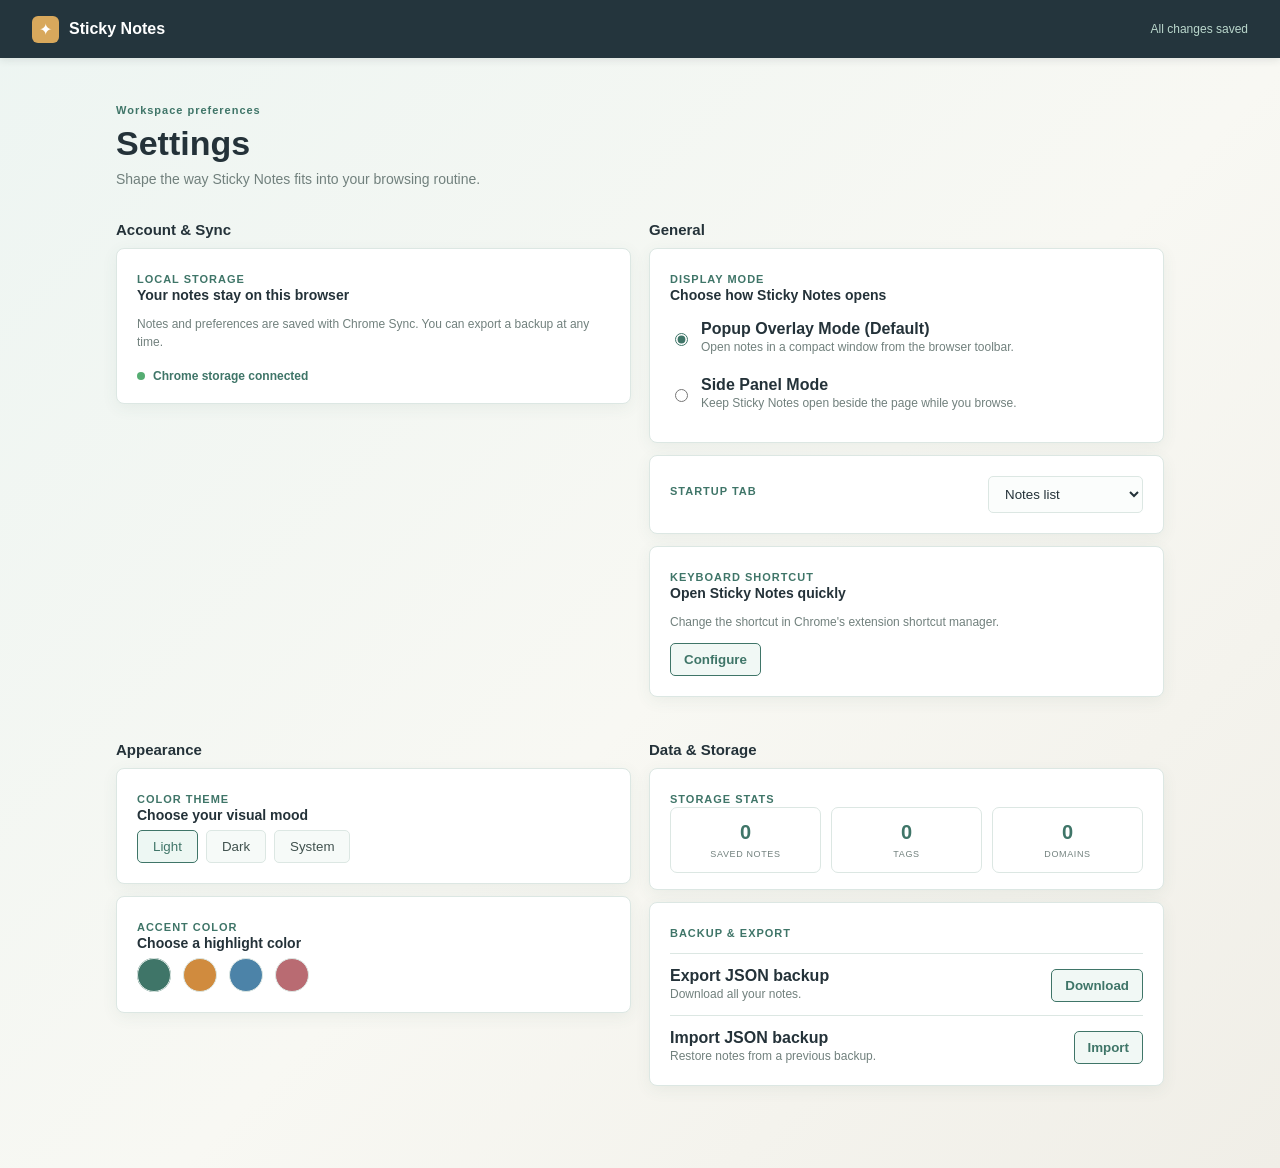
==== settings.html @ 98a831cf "Add note management features and UI improvements Adds dark mode, onboarding FTUE guide, recently del" ====
<!DOCTYPE html>
<html lang="en">
<head>
  <meta charset="UTF-8">
  <meta name="viewport" content="width=device-width, initial-scale=1.0">
  <title>Sticky Notes Settings</title>
  <link rel="stylesheet" href="settings.css">
  <link rel="stylesheet" href="settings-theme.css">
</head>
<body>
  <header class="topbar">
    <div class="brand"><span class="brand-mark">✦</span><strong>Sticky Notes</strong></div>
    <span class="saved-state" id="savedState">All changes saved</span>
  </header>

  <main class="settings-shell">
    <section class="page-heading">
      <p class="eyebrow">Workspace preferences</p>
      <h1>Settings</h1>
      <p>Shape the way Sticky Notes fits into your browsing routine.</p>
    </section>

    <div class="settings-grid">
      <section class="settings-section">
        <h2>Account &amp; Sync</h2>
        <div class="panel account-panel">
          <span class="panel-label">LOCAL STORAGE</span>
          <h3>Your notes stay on this browser</h3>
          <p>Notes and preferences are saved with Chrome Sync. You can export a backup at any time.</p>
          <div class="sync-status"><span class="status-dot"></span><span id="syncStatus">Chrome storage connected</span></div>
        </div>
      </section>

      <section class="settings-section">
        <h2>General</h2>
        <div class="panel">
          <span class="panel-label">DISPLAY MODE</span>
          <h3>Choose how Sticky Notes opens</h3>
          <label class="choice"><input type="radio" name="displayMode" value="popup" checked><span><strong>Popup Overlay Mode (Default)</strong><small>Open notes in a compact window from the browser toolbar.</small></span></label>
          <label class="choice"><input type="radio" name="displayMode" value="sidepanel"><span><strong>Side Panel Mode</strong><small>Keep Sticky Notes open beside the page while you browse.</small></span></label>
        </div>
        <div class="panel compact-panel">
          <label for="startupTab" class="panel-label">STARTUP TAB</label>
          <select id="startupTab"><option value="notes">Notes list</option><option value="new">Create a new note</option></select>
        </div>
        <div class="panel shortcut-panel">
          <div><span class="panel-label">KEYBOARD SHORTCUT</span><h3>Open Sticky Notes quickly</h3><p>Change the shortcut in Chrome's extension shortcut manager.</p></div>
          <button id="shortcutBtn" class="action-btn" type="button">Configure</button>
        </div>
      </section>

      <section class="settings-section">
        <h2>Appearance</h2>
        <div class="panel">
          <span class="panel-label">COLOR THEME</span>
          <h3>Choose your visual mood</h3>
          <div class="theme-options"><button class="theme-option active" data-theme="light">Light</button><button class="theme-option" data-theme="dark">Dark</button><button class="theme-option" data-theme="system">System</button></div>
        </div>
        <div class="panel">
          <span class="panel-label">ACCENT COLOR</span>
          <h3>Choose a highlight color</h3>
          <div class="accent-options"><button class="accent-option active" data-accent="teal" aria-label="Teal"></button><button class="accent-option amber" data-accent="amber" aria-label="Amber"></button><button class="accent-option blue" data-accent="blue" aria-label="Blue"></button><button class="accent-option rose" data-accent="rose" aria-label="Rose"></button></div>
        </div>
      </section>

      <section class="settings-section data-section">
        <h2>Data &amp; Storage</h2>
        <div class="panel stats-panel"><span class="panel-label">STORAGE STATS</span><div class="stats"><div><strong id="noteCount">0</strong><span>SAVED NOTES</span></div><div><strong id="tagCount">0</strong><span>TAGS</span></div><div><strong id="domainCount">0</strong><span>DOMAINS</span></div></div></div>
        <div class="panel backup-panel"><span class="panel-label">BACKUP &amp; EXPORT</span><div class="backup-row"><div><strong>Export JSON backup</strong><small>Download all your notes.</small></div><button id="exportBtn" class="action-btn">Download</button></div><div class="backup-row"><div><strong>Import JSON backup</strong><small>Restore notes from a previous backup.</small></div><button id="importBtn" class="action-btn">Import</button><input id="importInput" type="file" accept="application/json,.json" hidden></div></div>
      </section>
    </div>
  </main>
  <script src="settings.js"></script>
</body>
</html>
---- settings.css ----
:root{font-family:'Trebuchet MS','Segoe UI',sans-serif;color:#243239;background:#eef3f1;--accent:#3f7568;--panel:#fff;--muted:#71807d;--line:#dce7e3}*{box-sizing:border-box}body{margin:0;min-width:760px;background:linear-gradient(135deg,#edf5f2 0%,#f8f8f3 55%,#f0eee7 100%);min-height:100vh}.topbar{height:58px;background:#24353d;color:#fff;display:flex;align-items:center;justify-content:space-between;padding:0 32px;box-shadow:0 2px 8px #1c2b321c}.brand{display:flex;gap:10px;align-items:center;font-size:16px}.brand-mark{background:#d8a85c;color:#fff;border-radius:6px;width:27px;height:27px;display:grid;place-items:center}.saved-state{font-size:12px;color:#bad7cc}.settings-shell{max-width:1120px;margin:0 auto;padding:46px 36px 70px}.page-heading{margin-bottom:34px}.eyebrow,.panel-label{font-size:11px;letter-spacing:.09em;font-weight:700;color:var(--accent);margin:0 0 8px}.page-heading h1{font-size:34px;margin:0 0 8px;color:#243239}.page-heading p:last-child{margin:0;color:var(--muted);font-size:14px}.settings-grid{display:grid;grid-template-columns:1fr 1fr;gap:32px 18px}.settings-section h2{font-size:15px;margin:0 0 10px;color:#243239}.panel{background:var(--panel);border:1px solid var(--line);border-radius:8px;padding:20px;margin-bottom:12px;box-shadow:0 4px 16px #3b665512}.panel h3{font-size:14px;margin:0 0 7px}.panel p,.choice small,.backup-row small{font-size:12px;color:var(--muted);line-height:1.5}.sync-status{display:flex;gap:8px;align-items:center;color:var(--accent);font-size:12px;font-weight:700;margin-top:18px}.status-dot{width:8px;height:8px;background:#55ad72;border-radius:50%}.choice{display:flex;gap:10px;padding:10px 0;cursor:pointer}.choice input{accent-color:var(--accent);margin-top:3px}.choice strong,.choice small{display:block}.compact-panel{display:flex;align-items:center;justify-content:space-between;gap:15px}.compact-panel select{padding:9px 12px;border:1px solid var(--line);border-radius:5px;background:#fbfdfc;color:#243239}.theme-options{display:flex;gap:8px}.theme-option,.accent-option{border:1px solid var(--line);background:#f6faf8;color:#40514e;border-radius:5px;padding:8px 15px;cursor:pointer}.theme-option.active,.theme-option:hover{border-color:var(--accent);color:var(--accent);background:#edf7f3}.accent-options{display:flex;gap:12px}.accent-option{width:34px;height:34px;border-radius:50%;padding:0;background:#3f7568}.accent-option.amber{background:#d08b3e}.accent-option.blue{background:#4c83a8}.accent-option.rose{background:#b96b72}.accent-option.active{outline:3px solid #fff;box-shadow:0 0 0 2px var(--accent)}.stats-panel{padding-bottom:16px}.stats{display:grid;grid-template-columns:repeat(3,1fr);gap:10px}.stats div{border:1px solid var(--line);border-radius:7px;padding:13px 8px;text-align:center}.stats strong{display:block;color:var(--accent);font-size:20px}.stats span{display:block;color:var(--muted);font-size:9px;letter-spacing:.07em;margin-top:5px}.backup-row{display:flex;justify-content:space-between;align-items:center;border-top:1px solid var(--line);padding:13px 0 0;margin-top:12px}.backup-row strong,.backup-row small{display:block}.action-btn{border:1px solid var(--accent);background:#f1f8f5;color:var(--accent);border-radius:5px;padding:8px 13px;cursor:pointer;font-weight:700}.action-btn:hover{background:var(--accent);color:white}@media(max-width:820px){body{min-width:0}.settings-shell{padding:28px 18px}.settings-grid{grid-template-columns:1fr}.topbar{padding:0 18px}}
---- settings-theme.css ----
body[data-theme="dark"] {
  --panel: #202d3d;
  --muted: #a9b7c8;
  --line: #3a4b60;
  --page-start: #101a2b;
  --page-end: #182437;
  color: #edf4fb;
  background: linear-gradient(135deg, var(--page-start) 0%, #182437 55%, var(--page-end) 100%);
}

body[data-theme="dark"] .page-heading h1,
body[data-theme="dark"] .settings-section h2 {
  color: #edf4fb;
}

body[data-theme="dark"] .theme-option,
body[data-theme="dark"] .compact-panel select {
  background: #172233;
  color: #edf4fb;
}

body[data-theme="dark"] .theme-option.active,
body[data-theme="dark"] .theme-option:hover {
  background: #263d4a;
}

body[data-theme="system"] {
  --panel: #fff;
  --page-start: #edf5f2;
  --page-end: #f0eee7;
  background: linear-gradient(135deg, var(--page-start) 0%, #f8f8f3 55%, var(--page-end) 100%);
}

@media (prefers-color-scheme: dark) {
  body[data-theme="system"] {
    --panel: #202d3d;
    --muted: #a9b7c8;
    --line: #3a4b60;
    --page-start: #101a2b;
    --page-end: #182437;
    color: #edf4fb;
    background: linear-gradient(135deg, var(--page-start) 0%, #182437 55%, var(--page-end) 100%);
  }

  body[data-theme="system"] .page-heading h1,
  body[data-theme="system"] .settings-section h2 {
    color: #edf4fb;
  }
}
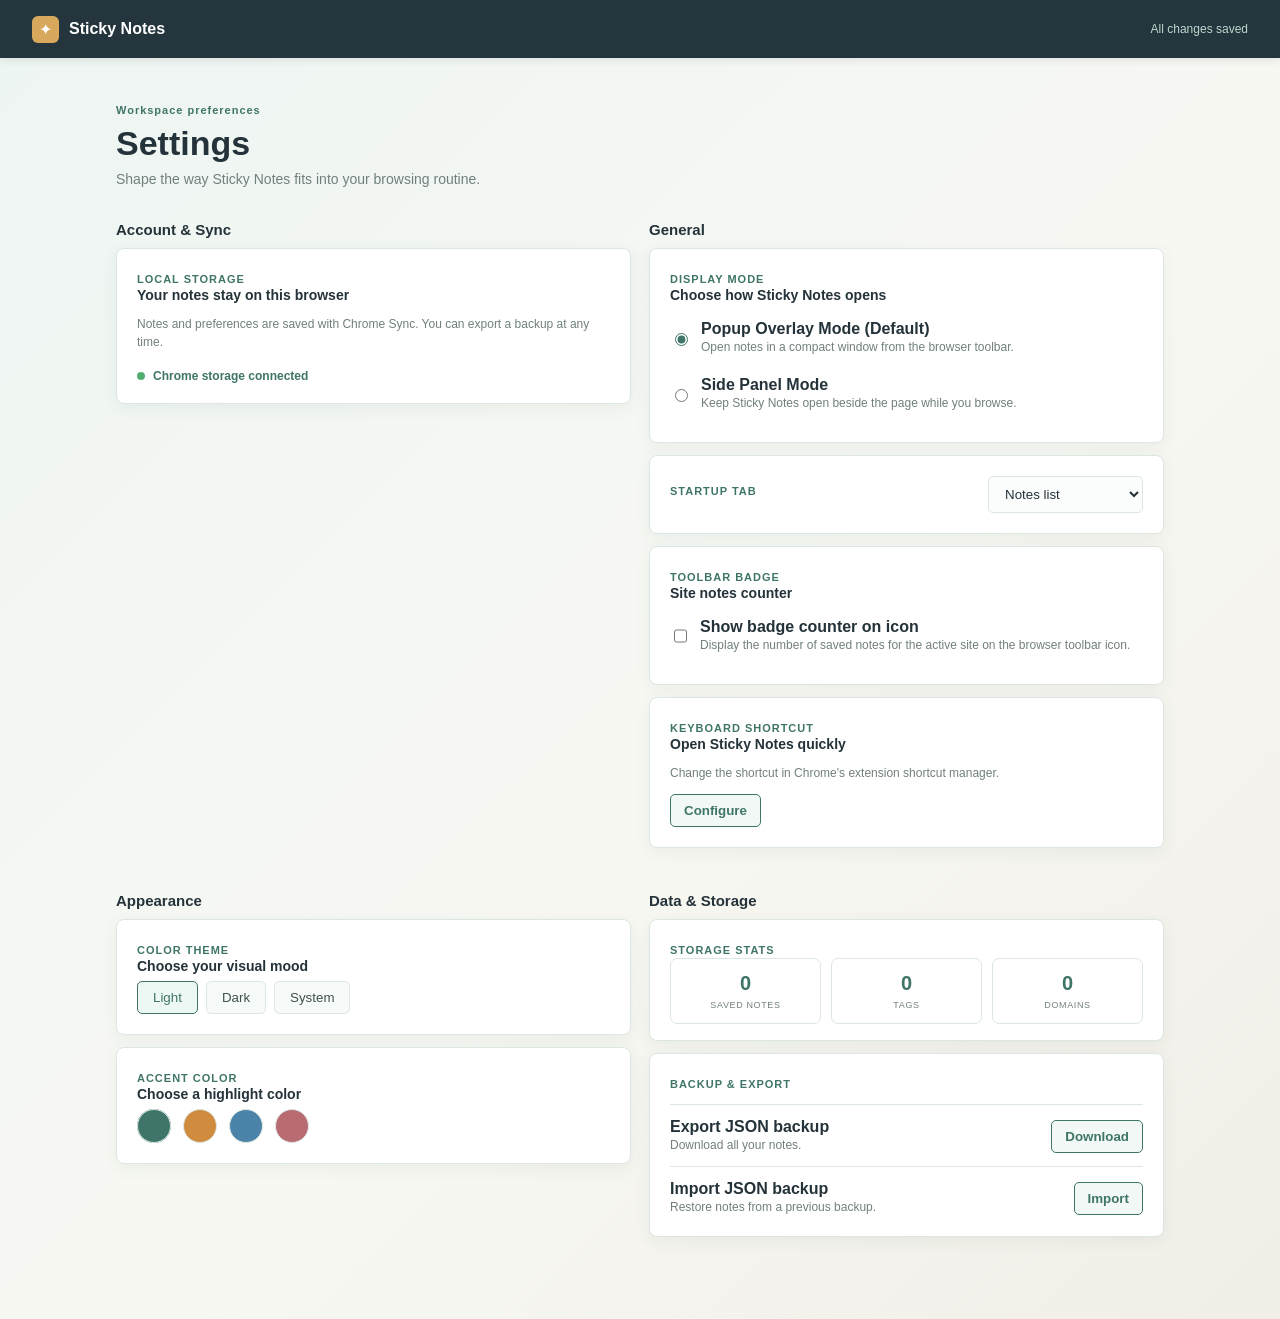
==== commit 2a1fae08: "Fix direct link opening, modernize copy icon to SVG, and disable stuck badge counter by default (v3." ====
--- a/settings.html
+++ b/settings.html
@@ -43,6 +43,11 @@
           <label for="startupTab" class="panel-label">STARTUP TAB</label>
           <select id="startupTab"><option value="notes">Notes list</option><option value="new">Create a new note</option></select>
         </div>
+        <div class="panel">
+          <span class="panel-label">TOOLBAR BADGE</span>
+          <h3>Site notes counter</h3>
+          <label class="choice"><input type="checkbox" id="showBadgeCounterToggle"><span><strong>Show badge counter on icon</strong><small>Display the number of saved notes for the active site on the browser toolbar icon.</small></span></label>
+        </div>
         <div class="panel shortcut-panel">
           <div><span class="panel-label">KEYBOARD SHORTCUT</span><h3>Open Sticky Notes quickly</h3><p>Change the shortcut in Chrome's extension shortcut manager.</p></div>
           <button id="shortcutBtn" class="action-btn" type="button">Configure</button>
